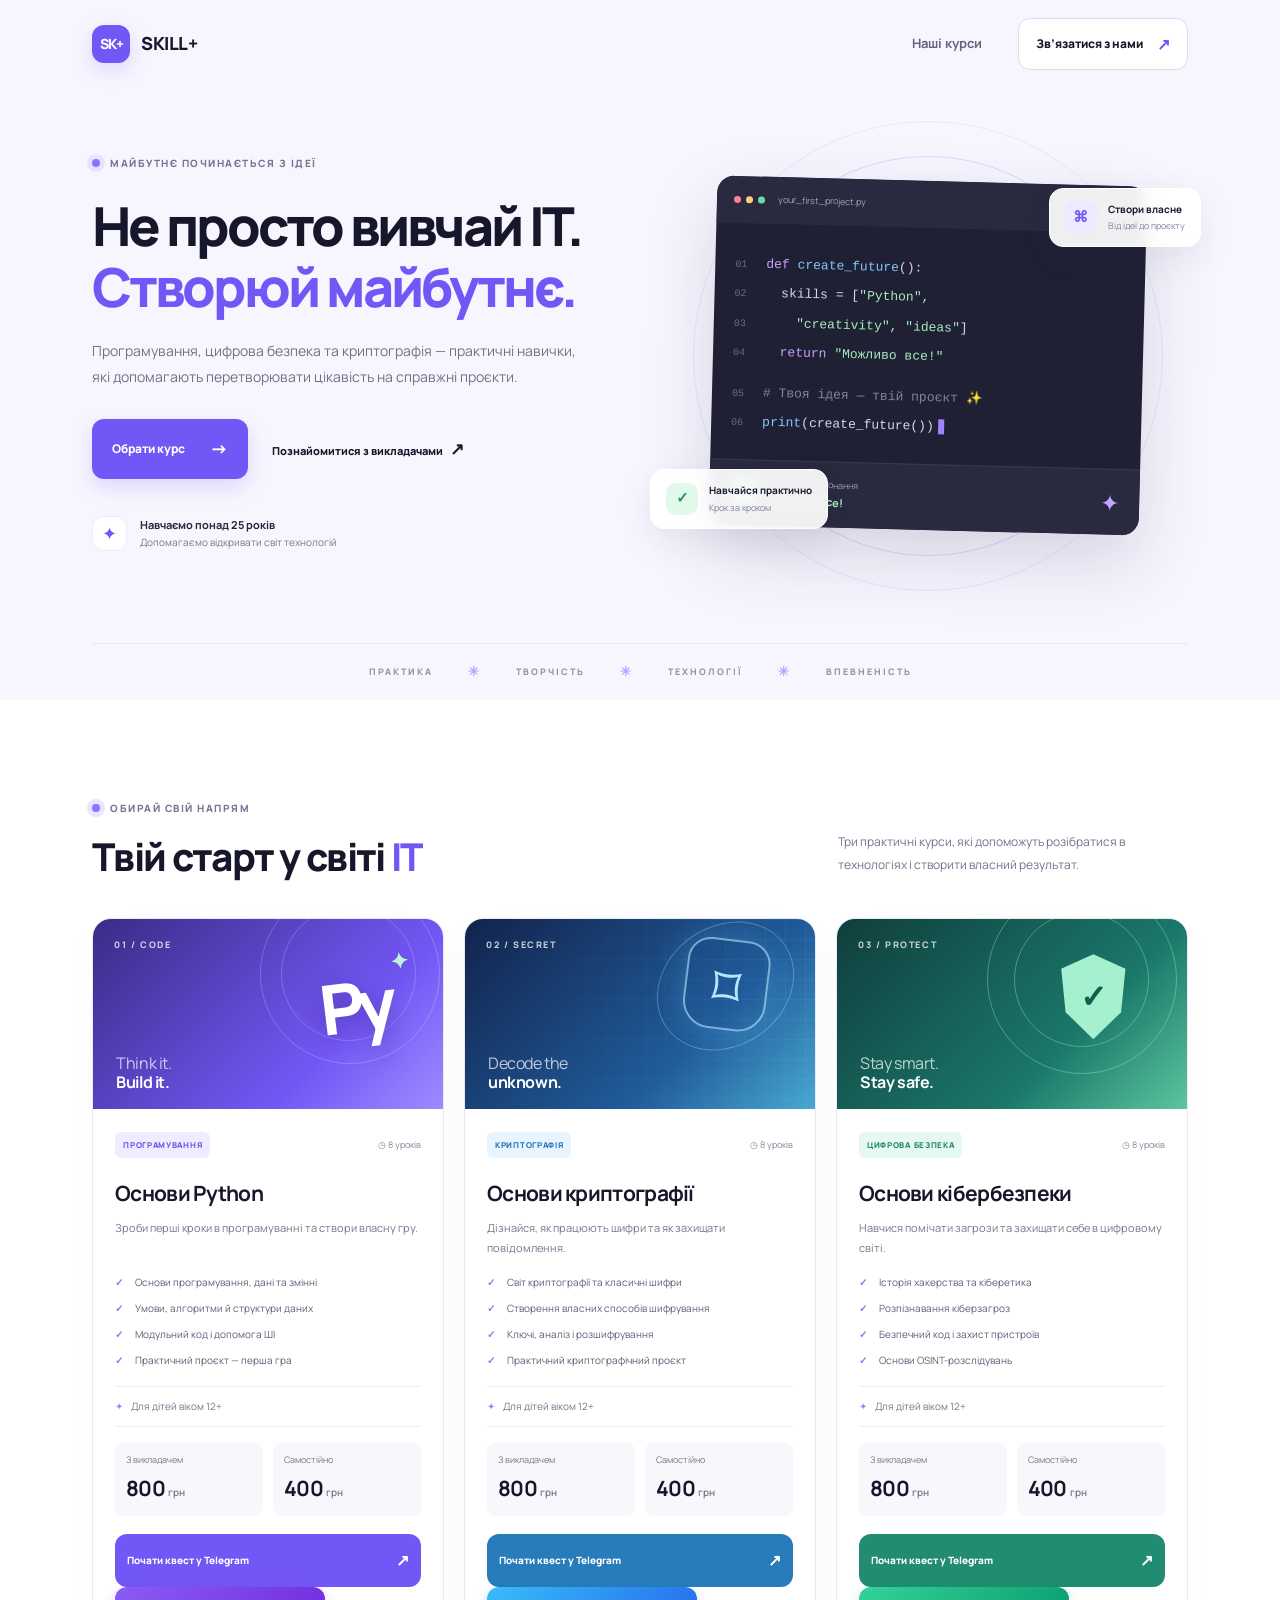
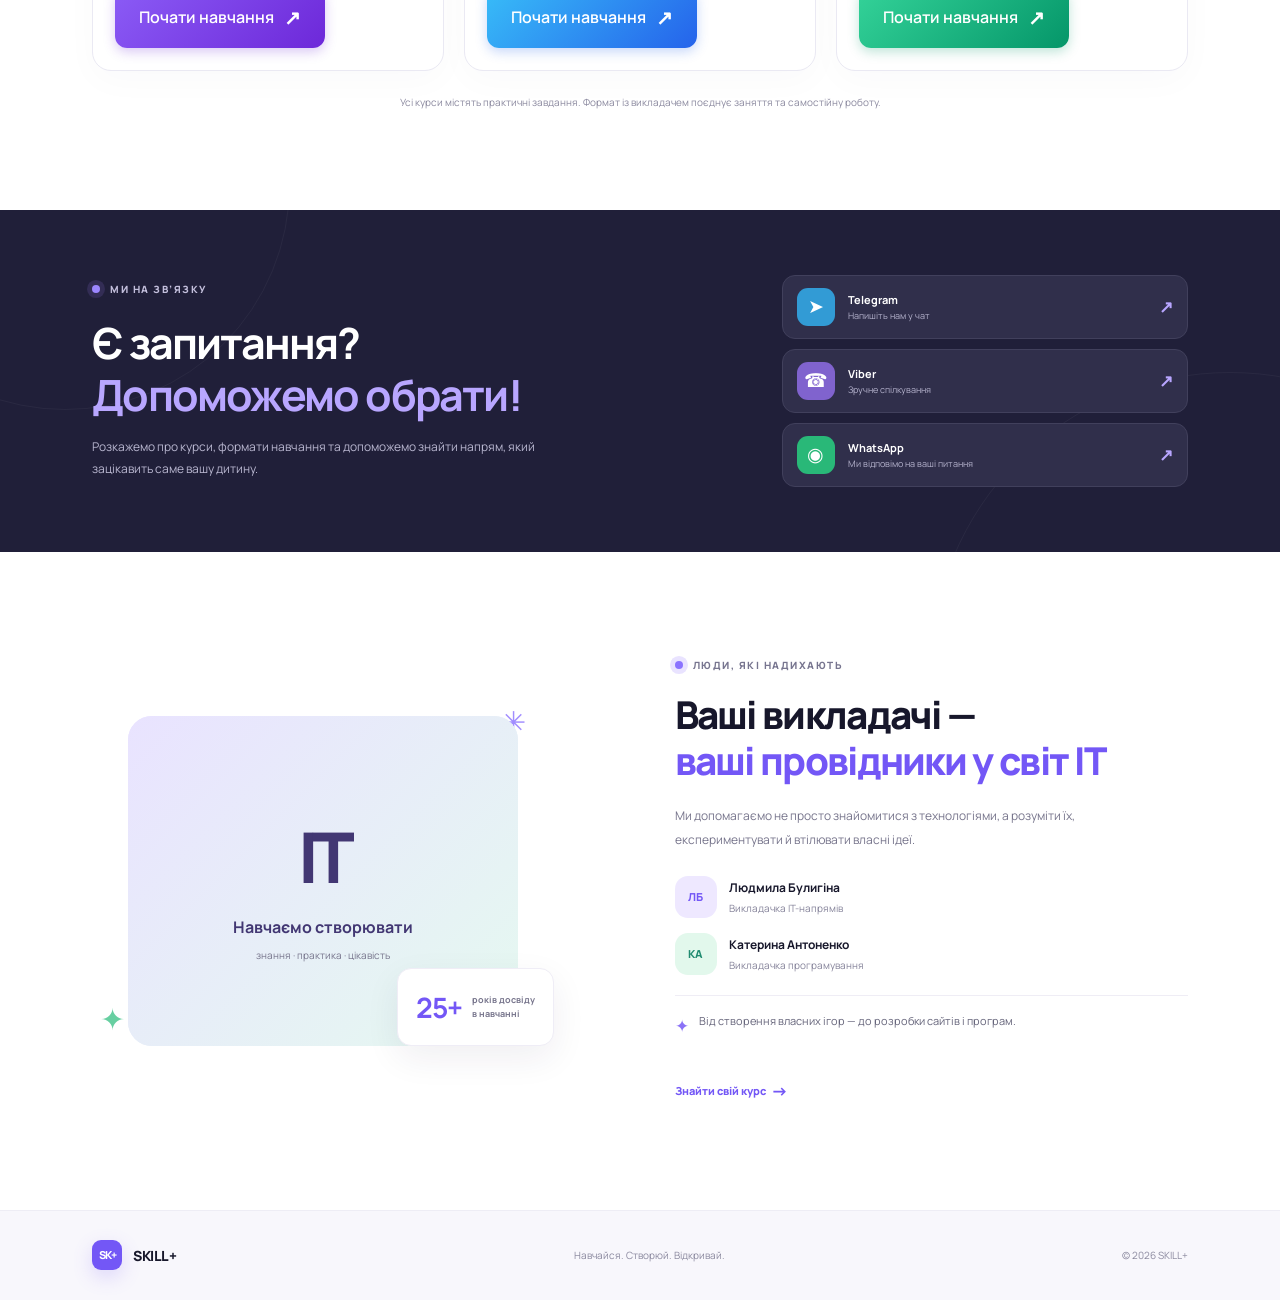
==== index.html @ 7dd5fc61 "Update index.html" ====
<!DOCTYPE html>
<html lang="uk">
<head>
  <meta charset="UTF-8">
  <meta name="viewport" content="width=device-width, initial-scale=1.0">
  <meta name="description" content="Практичні ІТ-курси для підлітків: Python, криптографія та кібербезпека.">
  <title>SKILL+ — навчайся, створюй, відкривай</title>
  <link rel="stylesheet" href="12.css">
</head>
<body>
  <header class="hero">
    <nav class="navbar">
      <a class="brand" href="#" aria-label="SKILL+ — на головну"><span class="brand-mark">SK+</span><span>SKILL+</span></a>
      <a class="nav-link" href="#courses">Наші курси</a>
      <a class="nav-cta" href="#contact">Зв’язатися з нами <span aria-hidden="true">↗</span></a>
    </nav>

    <div class="hero-grid">
      <div class="hero-copy">
        <div class="eyebrow"><span class="eyebrow-dot"></span> Майбутнє починається з ідеї</div>
        <h1>Не просто вивчай ІТ.<br><span>Створюй майбутнє.</span></h1>
        <p class="hero-description">Програмування, цифрова безпека та криптографія — практичні навички, які допомагають перетворювати цікавість на справжні проєкти.</p>
        <div class="hero-actions">
          <a class="button button-primary" href="#courses">Обрати курс <span aria-hidden="true">→</span></a>
          <a class="text-link" href="#about">Познайомитися з викладачами <span aria-hidden="true">↗</span></a>
        </div>
        <div class="hero-note"><span class="note-icon">✦</span><span><strong>Навчаємо понад 25 років</strong><br>Допомагаємо відкривати світ технологій</span></div>
      </div>
      <div class="hero-visual">
        <div class="visual-glow"></div>
        <div class="code-window">
          <div class="window-top"><div class="window-dots"><i></i><i></i><i></i></div><span>your_first_project.py</span><span class="window-status">● Python</span></div>
          <div class="code-lines">
            <div><span class="line-no">01</span><span class="code-purple">def</span> <span class="code-blue">create_future</span>():</div>
            <div><span class="line-no">02</span>&nbsp;&nbsp;skills = [<span class="code-green">"Python"</span>,</div>
            <div><span class="line-no">03</span>&nbsp;&nbsp;&nbsp;&nbsp;<span class="code-green">"creativity"</span>, <span class="code-green">"ideas"</span>]</div>
            <div><span class="line-no">04</span>&nbsp;&nbsp;<span class="code-purple">return</span> <span class="code-green">"Можливо все!"</span></div>
            <div class="code-spacer"></div>
            <div><span class="line-no">05</span><span class="code-comment"># Твоя ідея — твій проєкт ✨</span></div>
            <div><span class="line-no">06</span><span class="code-blue">print</span>(create_future())<span class="cursor"></span></div>
          </div>
          <div class="code-result"><span class="result-check">✓</span><div><small>Результат виконання</small><strong>Можливо все!</strong></div><span class="result-spark">✦</span></div>
        </div>
        <div class="float-card float-card-top"><span class="float-icon purple">⌘</span><div><strong>Створи власне</strong><small>Від ідеї до проєкту</small></div></div>
        <div class="float-card float-card-bottom"><span class="float-icon green">✓</span><div><strong>Навчайся практично</strong><small>Крок за кроком</small></div></div>
        <div class="hero-orbit orbit-one"></div><div class="hero-orbit orbit-two"></div>
      </div>
    </div>
    <div class="hero-bottom"><span>ПРАКТИКА</span><b>✳</b><span>ТВОРЧІСТЬ</span><b>✳</b><span>ТЕХНОЛОГІЇ</span><b>✳</b><span>ВПЕВНЕНІСТЬ</span></div>
  </header>

  <main>
    <section class="courses-section section-wrap" id="courses">
      <div class="section-heading">
        <div><div class="eyebrow"><span class="eyebrow-dot"></span> Обирай свій напрям</div><h2>Твій старт у світі <span>ІТ</span></h2></div>
        <p>Три практичні курси, які допоможуть розібратися в технологіях і створити власний результат.</p>
      </div>

      <div class="course-grid">
        <article class="course-card python-card">
          <div class="course-art art-python"><div class="art-orb orb-a"></div><div class="art-orb orb-b"></div><div class="python-symbol">Py<span>✦</span></div><div class="art-label">01 / CODE</div><div class="art-caption">Think it.<br><strong>Build it.</strong></div></div>
          <div class="course-body">
            <div class="course-meta"><span class="course-tag tag-purple">ПРОГРАМУВАННЯ</span><span class="duration">◷ 8 уроків</span></div>
            <h3>Основи Python</h3>
            <p class="course-intro">Зроби перші кроки в програмуванні та створи власну гру.</p>
            <ul class="course-list">
              <li>Основи програмування, дані та змінні</li><li>Умови, алгоритми й структури даних</li><li>Модульний код і допомога ШІ</li><li>Практичний проєкт — перша гра</li>
            </ul>
            <div class="age-line"><span>✦</span> Для дітей віком 12+</div>
            <div class="price-options"><div><span>З викладачем</span><strong>800 <small>грн</small></strong></div><div><span>Самостійно</span><strong>400 <small>грн</small></strong></div></div>
            <a class="button course-button button-purple" href="https://easypython2026-bot.tg.pulse.is/" target="_blank" rel="noopener noreferrer">Почати квест у Telegram <span>↗</span></a>



           <a href="progr.html"
         target="_blank" rel="noopener noreferrer"
         class="learn-button purple-button">
        Почати навчання <span>↗</span>
      </a>

            
      

            
          </div>
        </article>

        <article class="course-card crypto-card">
          <div class="course-art art-crypto"><div class="crypto-grid"></div><div class="crypto-lock">⌑</div><div class="crypto-orbit"></div><div class="art-label">02 / SECRET</div><div class="art-caption">Decode the<br><strong>unknown.</strong></div></div>
          <div class="course-body">
            <div class="course-meta"><span class="course-tag tag-blue">КРИПТОГРАФІЯ</span><span class="duration">◷ 8 уроків</span></div>
            <h3>Основи криптографії</h3>
            <p class="course-intro">Дізнайся, як працюють шифри та як захищати повідомлення.</p>
            <ul class="course-list">
              <li>Світ криптографії та класичні шифри</li><li>Створення власних способів шифрування</li><li>Ключі, аналіз і розшифрування</li><li>Практичний криптографічний проєкт</li>
            </ul>
            <div class="age-line"><span>✦</span> Для дітей віком 12+</div>
            <div class="price-options"><div><span>З викладачем</span><strong>800 <small>грн</small></strong></div><div><span>Самостійно</span><strong>400 <small>грн</small></strong></div></div>
            <a class="button course-button button-blue" href="https://aiprogabot.tg.pulse.is/" target="_blank" rel="noopener noreferrer">Почати квест у Telegram <span>↗</span></a>



<a href="https://lusbul.github.io/crypto/"
   target="_blank" rel="noopener noreferrer"
   class="learn-button blue-button">
    Почати навчання <span>↗</span>
</a>
            
          </div>
        </article>

        <article class="course-card cyber-card">
          <div class="course-art art-cyber"><div class="cyber-ring ring-a"></div><div class="cyber-ring ring-b"></div><div class="cyber-shield">✓</div><div class="art-label">03 / PROTECT</div><div class="art-caption">Stay smart.<br><strong>Stay safe.</strong></div></div>
          <div class="course-body">
            <div class="course-meta"><span class="course-tag tag-green">ЦИФРОВА БЕЗПЕКА</span><span class="duration">◷ 8 уроків</span></div>
            <h3>Основи кібербезпеки</h3>
            <p class="course-intro">Навчися помічати загрози та захищати себе в цифровому світі.</p>
            <ul class="course-list">
              <li>Історія хакерства та кіберетика</li><li>Розпізнавання кіберзагроз</li><li>Безпечний код і захист пристроїв</li><li>Основи OSINT-розслідувань</li>
            </ul>
            <div class="age-line"><span>✦</span> Для дітей віком 12+</div>
            <div class="price-options"><div><span>З викладачем</span><strong>800 <small>грн</small></strong></div><div><span>Самостійно</span><strong>400 <small>грн</small></strong></div></div>
            <a class="button course-button button-green" href="https://cybercource-bot.tg.pulse.is/" target="_blank" rel="noopener noreferrer">Почати квест у Telegram <span>↗</span></a>

<a href="https://lusbul.github.io/cyberlab/"
   target="_blank" rel="noopener noreferrer"
   class="learn-button green-button">
    Почати навчання <span>↗</span>
</a>

            
          </div>
        </article>
      </div>
      <p class="course-footnote">Усі курси містять практичні завдання. Формат із викладачем поєднує заняття та самостійну роботу.</p>
    </section>

    <section class="contact-band" id="contact">
      <div class="contact-decoration decoration-one"></div><div class="contact-decoration decoration-two"></div>
      <div class="contact-inner">
        <div class="contact-copy"><div class="eyebrow eyebrow-light"><span class="eyebrow-dot"></span> Ми на зв’язку</div><h2>Є запитання?<br><span>Допоможемо обрати!</span></h2><p>Розкажемо про курси, формати навчання та допоможемо знайти напрям, який зацікавить саме вашу дитину.</p></div>
        <div class="messenger-list">
          <a href="https://t.me/Antonovka_antonovka" target="_blank" rel="noopener noreferrer" class="messenger-link"><span class="messenger-icon telegram-icon">➤</span><span><strong>Telegram</strong><small>Напишіть нам у чат</small></span><b>↗</b></a>
          <a href="viber://chat?number=%2B380503673966" class="messenger-link"><span class="messenger-icon viber-icon">☎</span><span><strong>Viber</strong><small>Зручне спілкування</small></span><b>↗</b></a>
          <a href="https://wa.me/380503673966" target="_blank" rel="noopener noreferrer" class="messenger-link"><span class="messenger-icon whatsapp-icon">◉</span><span><strong>WhatsApp</strong><small>Ми відповімо на ваші питання</small></span><b>↗</b></a>
        </div>
      </div>
    </section>

    <section class="about-section section-wrap" id="about">
      <div class="about-visual"><div class="about-photo-frame"><img src="LV+I2.png" alt="Команда викладачів SKILL+" onerror="this.style.display='none';this.nextElementSibling.style.display='flex'"><div class="photo-fallback"><span>IT</span><strong>Навчаємо створювати</strong><small>знання · практика · цікавість</small></div></div><div class="experience-badge"><strong>25+</strong><span>років досвіду<br>в навчанні</span></div><div class="about-spark spark-one">✳</div><div class="about-spark spark-two">✦</div></div>
      <div class="about-copy"><div class="eyebrow"><span class="eyebrow-dot"></span> Люди, які надихають</div><h2>Ваші викладачі —<br><span>ваші провідники у світ ІТ</span></h2><p>Ми допомагаємо не просто знайомитися з технологіями, а розуміти їх, експериментувати й втілювати власні ідеї.</p><div class="teacher-list"><div class="teacher-avatar avatar-one">ЛБ</div><div><strong>Людмила Булигіна</strong><small>Викладачка ІТ-напрямів</small></div></div><div class="teacher-list"><div class="teacher-avatar avatar-two">КА</div><div><strong>Катерина Антоненко</strong><small>Викладачка програмування</small></div></div><div class="about-promise"><span>✦</span> Від створення власних ігор — до розробки сайтів і програм.</div><a class="text-link about-link" href="#courses">Знайти свій курс <span>→</span></a></div>
    </section>
  </main>

  <footer class="footer"><a class="brand footer-brand" href="#"><span class="brand-mark">SK+</span><span>SKILL+</span></a><p>Навчайся. Створюй. Відкривай.</p><span class="footer-copy">© 2026 SKILL+</span></footer>
  <script src="js.js"></script>
</body>
</html>
---- 12.css ----
@import url('https://fonts.googleapis.com/css2?family=Manrope:wght@400;500;600;700;800&display=swap');

:root{--ink:#17172b;--muted:#72738b;--purple:#7357f6;--paper:#f8f8fc;--line:#e9e8f2;--green:#9ef0c3}
*{box-sizing:border-box}
html{scroll-behavior:smooth;scroll-padding-top:24px}
body{margin:0;background:#fff;color:var(--ink);font-family:'Manrope',Arial,sans-serif;font-size:15px;line-height:1.65}
a{color:inherit;text-decoration:none}
.hero{position:relative;overflow:hidden;background:#f7f6ff;padding:0 7.2%}
.navbar{height:88px;display:flex;align-items:center;gap:36px;max-width:1320px;margin:auto;position:relative;z-index:2}
.brand{display:inline-flex;align-items:center;gap:11px;font-size:18px;font-weight:800;letter-spacing:-.5px;margin-right:auto}
.brand-mark{display:grid;place-items:center;width:38px;height:38px;border-radius:12px;background:var(--purple);color:white;font-size:14px;letter-spacing:-1px;box-shadow:0 7px 20px #7357f633}
.nav-link{font-size:13px;font-weight:700;color:#64647d}.nav-link:hover,.text-link:hover{color:var(--purple)}
.nav-cta{display:inline-flex;align-items:center;gap:14px;padding:12px 17px;border:1px solid #dedbed;border-radius:12px;font-size:12px;font-weight:800;background:#fff}
.nav-cta span{color:var(--purple);font-size:16px}
.hero-grid{max-width:1320px;margin:auto;min-height:555px;display:grid;grid-template-columns:1fr 1fr;align-items:center;gap:5%;padding:35px 0 55px}
.hero-copy{position:relative;z-index:1;padding:15px 0 20px}
.eyebrow{display:flex;align-items:center;gap:10px;text-transform:uppercase;letter-spacing:1.5px;font-size:10px;font-weight:800;color:#77758f}
.eyebrow-dot{display:inline-block;width:8px;height:8px;background:#8b73ff;border-radius:50%;box-shadow:0 0 0 5px #e9e3ff}
h1,h2,h3,p{margin-top:0}
h1{font-size:clamp(39px,4.2vw,62px);line-height:1.13;letter-spacing:-3px;margin:25px 0 20px;font-weight:800}
h1 span,h2 span{color:var(--purple)}
.hero-description{max-width:495px;color:#707087;font-size:14px;line-height:1.9}
.hero-actions{display:flex;align-items:center;gap:24px;flex-wrap:wrap;margin-top:28px}
.button{display:inline-flex;align-items:center;justify-content:center;gap:25px;border:0;border-radius:12px;padding:15px 20px;font-size:12px;font-weight:800;transition:transform .2s,box-shadow .2s}
.button:hover{transform:translateY(-2px);box-shadow:0 12px 25px #2820441c}
.button-primary{background:var(--purple);color:white;box-shadow:0 8px 20px #7357f633}
.button-primary span{font-size:18px}
.text-link{font-size:11px;font-weight:800;transition:color .2s}.text-link span{font-size:17px;margin-left:5px}
.hero-note{display:flex;align-items:center;gap:13px;margin-top:37px;color:#77758e;font-size:10px;line-height:1.7}
.hero-note strong{color:#26253b;font-size:11px}.note-icon{display:grid;place-items:center;width:35px;height:35px;background:white;border:1px solid #eeebfb;border-radius:11px;color:var(--purple);font-size:18px}
.hero-visual{position:relative;min-height:430px;display:grid;place-items:center}
.visual-glow{position:absolute;width:380px;height:380px;border-radius:50%;background:radial-gradient(circle,#e5ddff 0,#e5ddff80 40%,#f7f6ff00 72%)}
.code-window{position:relative;z-index:1;width:min(100%,430px);background:#202035;color:#d7d6ed;border-radius:17px;overflow:hidden;box-shadow:0 28px 70px #29204429;transform:rotate(1.5deg)}
.window-top{height:47px;background:#292940;display:flex;align-items:center;gap:13px;padding:0 17px;color:#a5a4bd;font-size:9px}
.window-dots{display:flex;gap:5px}.window-dots i{width:7px;height:7px;border-radius:50%;background:#fb7f92}.window-dots i:nth-child(2){background:#ffcf72}.window-dots i:nth-child(3){background:#69d9a5}.window-status{margin-left:auto;color:#8fe5b4;font-size:9px}
.code-lines{padding:26px 20px 22px;font-family:Consolas,monospace;font-size:clamp(10px,1.15vw,13px);line-height:2.25;white-space:nowrap}
.line-no{display:inline-block;width:31px;color:#696982;font-size:10px}.code-purple{color:#c6a1ff}.code-blue{color:#83c7ff}.code-green{color:#a4edbd}.code-comment{color:#82829e}.code-spacer{height:12px}
.cursor{display:inline-block;width:6px;height:15px;background:#9c84ff;vertical-align:middle;margin-left:4px;animation:blink 1s steps(2,start) infinite}
@keyframes blink{to{visibility:hidden}}
.code-result{display:flex;align-items:center;gap:11px;padding:14px 20px;background:#292940;border-top:1px solid #393950}
.result-check{display:grid;place-items:center;width:27px;height:27px;border-radius:9px;background:#9de9bd;color:#1c4733;font-weight:900}
.code-result div{display:flex;flex-direction:column}.code-result small{color:#9b9bb5;font-size:9px}.code-result strong{font-size:11px;color:#a9efc4}.result-spark{margin-left:auto;color:#c3a6ff;font-size:23px}
.float-card{position:absolute;z-index:2;display:flex;align-items:center;gap:11px;padding:12px 15px;border:1px solid #fff;background:#ffffffed;box-shadow:0 12px 35px #28204414;border-radius:14px;backdrop-filter:blur(8px)}
.float-card-top{top:47px;right:-13px}.float-card-bottom{bottom:42px;left:-17px}
.float-card div{display:flex;flex-direction:column}.float-card strong{font-size:10px}.float-card small{font-size:9px;color:#85849b;margin-top:2px}
.float-icon{display:grid;place-items:center;width:32px;height:32px;border-radius:10px;font-weight:800}.float-icon.purple{background:#eee9ff;color:#7357f6}.float-icon.green{background:#e1f9eb;color:#26985a}
.hero-orbit{position:absolute;border:1px solid #ded7ff;border-radius:50%;pointer-events:none}.orbit-one{width:400px;height:400px}.orbit-two{width:470px;height:470px;border-color:#e9e4ff}
.hero-bottom{max-width:1320px;margin:auto;border-top:1px solid #e9e5f7;min-height:57px;display:flex;justify-content:center;align-items:center;gap:35px;color:#9693ac;font-size:9px;font-weight:800;letter-spacing:2px}
.hero-bottom b{font-size:13px;color:#b3a5ff}
.section-wrap{max-width:1320px;margin:auto;padding-left:7.2%;padding-right:7.2%}
.courses-section{padding-top:100px;padding-bottom:100px}
.section-heading{display:flex;align-items:flex-end;justify-content:space-between;gap:30px;margin-bottom:38px}
.section-heading h2,.about-copy h2{font-size:clamp(29px,3vw,42px);line-height:1.22;letter-spacing:-1.7px;margin:17px 0 0;font-weight:800}
.section-heading>p{max-width:350px;color:var(--muted);font-size:12px;line-height:1.9;margin-bottom:4px}
.course-grid{display:grid;grid-template-columns:repeat(3,minmax(0,1fr));gap:20px;align-items:stretch}
.course-card{border:1px solid #eae9f3;border-radius:19px;overflow:hidden;background:#fff;box-shadow:0 10px 35px #28204406;transition:transform .25s,box-shadow .25s}
.course-card:hover{transform:translateY(-5px);box-shadow:0 20px 45px #28204412}
.course-art{height:190px;position:relative;overflow:hidden;color:#fff}
.art-python{background:linear-gradient(135deg,#3b2b85,#7357f6 68%,#9d8bff)}
.art-crypto{background:linear-gradient(135deg,#12234c,#205b9a 65%,#48a8d2)}
.art-cyber{background:linear-gradient(135deg,#103e3d,#1a7769 65%,#5dc6a0)}
.art-label{position:absolute;top:19px;left:21px;font-size:9px;letter-spacing:1.6px;font-weight:800;opacity:.75}
.art-caption{position:absolute;left:23px;bottom:17px;font-size:16px;line-height:1.2;letter-spacing:-.4px;color:#ffffffb8}.art-caption strong{color:white}
.python-symbol{position:absolute;top:29px;right:38px;font-size:69px;font-weight:800;letter-spacing:-8px;text-shadow:0 8px 25px #21104c4d;transform:rotate(-7deg)}
.python-symbol span{font-size:22px;vertical-align:top;color:#bdf6d4;margin-left:7px}
.art-orb{position:absolute;border-radius:50%;border:1px solid #ffffff35}.orb-a{width:180px;height:180px;right:3px;top:-35px}.orb-b{width:135px;height:135px;right:27px;top:-13px}
.crypto-grid{position:absolute;inset:0;background-image:linear-gradient(#ffffff0c 1px,transparent 1px),linear-gradient(90deg,#ffffff0c 1px,transparent 1px);background-size:20px 20px;mask-image:linear-gradient(90deg,transparent,#000)}
.crypto-lock{position:absolute;right:47px;top:20px;width:83px;height:91px;display:grid;place-items:center;font-size:55px;color:#b6e7ff;border:2px solid #b6e7ff9c;border-radius:23px 23px 28px 28px;box-shadow:0 0 35px #68c9ff4a;transform:rotate(7deg)}
.crypto-orbit{position:absolute;right:17px;top:7px;width:145px;height:120px;border:1px solid #b6e7ff50;border-radius:50%;transform:rotate(-35deg)}
.cyber-ring{position:absolute;border:1px solid #a4f5d45c;border-radius:50%;right:10px;top:-35px}.ring-a{width:190px;height:190px}.ring-b{width:135px;height:135px;right:38px;top:-7px}
.cyber-shield{position:absolute;right:57px;top:35px;display:grid;place-items:center;width:73px;height:85px;background:#a5f0ce;color:#145e4d;font-size:32px;font-weight:800;clip-path:polygon(50% 0,94% 17%,88% 68%,50% 100%,12% 68%,6% 17%);filter:drop-shadow(0 8px 20px #082b2a70)}
.course-body{padding:23px 22px 22px}.course-meta{display:flex;justify-content:space-between;align-items:center;gap:8px}
.course-tag{font-size:8px;font-weight:800;letter-spacing:.7px;padding:6px 8px;border-radius:6px}.tag-purple{color:#7054e8;background:#f0ecff}.tag-blue{color:#2675b6;background:#e8f5ff}.tag-green{color:#208768;background:#e5f9f0}
.duration{font-size:9px;color:#85849a;white-space:nowrap}
.course-body h3{font-size:21px;letter-spacing:-.7px;margin:18px 0 8px}.course-intro{font-size:11px;color:#77768c;line-height:1.8;min-height:40px;margin-bottom:16px}
.course-list{list-style:none;padding:0;margin:0 0 18px;display:grid;gap:10px}.course-list li{position:relative;padding-left:20px;font-size:10px;color:#5f5e76;line-height:1.6}.course-list li:before{content:'✓';position:absolute;left:0;top:0;color:#8a72f7;font-weight:900}
.age-line{display:flex;align-items:center;gap:8px;padding:11px 0;border-top:1px solid #efedf5;border-bottom:1px solid #efedf5;color:#77758c;font-size:10px}.age-line span{color:#9c85ff}
.price-options{display:grid;grid-template-columns:1fr 1fr;gap:10px;margin:15px 0 18px}.price-options>div{background:#f8f7fc;padding:11px;border-radius:9px;display:flex;flex-direction:column;gap:3px}.price-options span{font-size:9px;color:#77758c}.price-options strong{font-size:21px;letter-spacing:-.7px}.price-options small{font-size:10px;font-weight:600;color:#77758c;letter-spacing:0}
.course-button{width:100%;padding:13px 12px;justify-content:space-between;color:#fff;font-size:10px}.course-button span{font-size:16px}.button-purple{background:#7357f6}.button-blue{background:#277cb9}.button-green{background:#218c71}
.course-footnote{text-align:center;font-size:10px;color:#8b899f;margin:23px 0 0}
.contact-band{position:relative;overflow:hidden;background:#201f39;color:#fff;padding:65px 7.2%}
.contact-inner{max-width:1180px;margin:auto;display:grid;grid-template-columns:1.1fr .8fr;gap:12%;align-items:center;position:relative;z-index:1}
.eyebrow-light{color:#c3bfdc}.eyebrow-light .eyebrow-dot{background:#9c86ff;box-shadow:0 0 0 5px #6655a144}
.contact-copy h2{font-size:clamp(30px,3.5vw,43px);line-height:1.2;letter-spacing:-1.8px;margin:20px 0 15px}.contact-copy h2 span{color:#b8a6ff}.contact-copy p{max-width:450px;color:#b9b7d0;font-size:12px;line-height:1.9;margin:0}
.messenger-list{display:grid;gap:10px}.messenger-link{display:flex;align-items:center;gap:13px;padding:12px 14px;background:#302f4b;border:1px solid #41405c;border-radius:13px;transition:background .2s,transform .2s}.messenger-link:hover{background:#3a385a;transform:translateX(3px)}
.messenger-icon{width:38px;height:38px;border-radius:11px;display:grid;place-items:center;color:white;font-size:19px}.telegram-icon{background:#329bd5}.viber-icon{background:#8063ce}.whatsapp-icon{background:#29b878}
.messenger-link>span:nth-child(2){display:flex;flex-direction:column}.messenger-link strong{font-size:11px}.messenger-link small{font-size:9px;color:#b4b2cc}.messenger-link>b{margin-left:auto;color:#b8a6ff;font-size:17px}
.contact-decoration{position:absolute;border:1px solid #ffffff0b;border-radius:50%;pointer-events:none}.decoration-one{width:450px;height:450px;left:-160px;top:-250px}.decoration-two{width:600px;height:600px;right:-250px;bottom:-420px}
.about-section{padding-top:105px;padding-bottom:105px;display:grid;grid-template-columns:.9fr 1fr;gap:11%;align-items:center}
.about-visual{position:relative;min-height:380px;display:flex;align-items:center;justify-content:center}
.about-photo-frame{position:relative;z-index:1;width:100%;max-width:390px;height:330px;background:linear-gradient(135deg,#e9e3ff,#e5f9f0);border-radius:24px;overflow:hidden;display:grid;place-items:center}

.about-photo-frame img{width: 390px; height: 420px;}
.photo-fallback{display:none;position:absolute;inset:0;align-items:center;justify-content:center;flex-direction:column;color:#423773;background:linear-gradient(135deg,#e9e3ff,#e5f9f0)}
.photo-fallback span{font-size:70px;font-weight:800;letter-spacing:-7px}.photo-fallback strong{font-size:16px}.photo-fallback small{margin-top:6px;color:#77758c;font-size:10px}
.experience-badge{position:absolute;z-index:2;right:0;bottom:25px;display:flex;align-items:center;gap:10px;padding:15px 18px;background:white;border:1px solid #efedf6;border-radius:14px;box-shadow:0 12px 35px #28204412}.experience-badge strong{font-size:28px;letter-spacing:-1px;color:var(--purple)}.experience-badge span{font-size:9px;line-height:1.5;color:#77758c;font-weight:700}
.about-spark{position:absolute;color:#a18dff;font-size:30px}.spark-one{top:6px;right:28px}.spark-two{left:8px;bottom:27px;color:#67cfa1}
.about-copy h2{margin:18px 0 19px}.about-copy>p{font-size:12px;color:#77758c;line-height:1.95;max-width:490px;margin-bottom:25px}
.teacher-list{display:flex;align-items:center;gap:12px;margin:15px 0}.teacher-avatar{display:grid;place-items:center;width:42px;height:42px;border-radius:13px;font-size:11px;font-weight:800}.avatar-one{background:#eee8ff;color:#7357f6}.avatar-two{background:#e2f8ec;color:#218c71}
.teacher-list>div:last-child{display:flex;flex-direction:column;gap:2px}.teacher-list strong{font-size:12px}.teacher-list small{font-size:10px;color:#85839a}
.about-promise{display:flex;align-items:flex-start;gap:10px;padding:15px 0;margin:20px 0;border-top:1px solid #efedf5;color:#66657b;font-size:11px;line-height:1.8}.about-promise span{color:#8b72f7;font-size:17px}
.about-link{display:inline-flex;align-items:center;color:var(--purple)}
.footer{min-height:90px;background:#f8f7fc;border-top:1px solid #eeedf5;display:flex;align-items:center;gap:25px;padding:20px 7.2%;color:#8a889e}.footer-brand{color:var(--ink);font-size:14px}.footer-brand .brand-mark{width:30px;height:30px;border-radius:9px;font-size:11px}.footer p{font-size:10px;margin:0}.footer-copy{margin-left:auto;font-size:10px}
@media(min-width:1450px){.hero{padding-left:max(7.2%,calc((100% - 1320px)/2));padding-right:max(7.2%,calc((100% - 1320px)/2))}.section-wrap{padding-left:0;padding-right:0}.hero-grid{min-height:590px}}
@media(max-width:1000px){.hero{padding:0 5%}.hero-grid{gap:2%;grid-template-columns:1fr 1fr}.hero-visual{transform:scale(.92)}.float-card-top{right:-5px}.course-grid{gap:13px}.course-body{padding:18px 15px}.course-art{height:165px}.section-wrap{padding-left:5%;padding-right:5%}.contact-band{padding-left:5%;padding-right:5%}.about-section{gap:7%}.hero-bottom{gap:20px}}
@media(max-width:760px){.navbar{height:72px;gap:15px}.nav-link{display:none}.nav-cta{padding:10px 12px;font-size:10px;gap:7px}.brand{font-size:16px}.brand-mark{width:34px;height:34px}.hero-grid{grid-template-columns:1fr;padding:35px 0 25px;gap:10px}.hero-copy{padding-top:15px}h1{font-size:clamp(39px,9vw,57px);letter-spacing:-2.5px}.hero-description{font-size:13px}.hero-visual{min-height:370px;transform:none;margin:0 5px}.code-window{width:min(100%,420px)}.float-card-top{right:0;top:22px}.float-card-bottom{left:0;bottom:20px}.hero-orbit.orbit-one{width:330px;height:330px}.hero-orbit.orbit-two{width:390px;height:390px}.hero-bottom{gap:11px;flex-wrap:wrap;padding:15px 0;font-size:8px;letter-spacing:1px}.hero-bottom b{font-size:10px}.courses-section{padding-top:65px;padding-bottom:65px}.section-heading{display:block;margin-bottom:27px}.section-heading h2,.about-copy h2{font-size:34px}.section-heading>p{margin-top:16px}.course-grid{grid-template-columns:1fr;gap:18px}.course-art{height:200px}.course-body{padding:22px}.course-intro{min-height:0}.course-list li{font-size:11px}.course-tag{font-size:9px}.course-button{font-size:11px}.contact-band{padding:52px 6%}.contact-inner{grid-template-columns:1fr;gap:28px}.contact-copy h2{font-size:35px}.about-section{padding-top:65px;padding-bottom:65px;grid-template-columns:1fr;gap:35px}.about-visual{min-height:315px}.about-photo-frame{height:290px;max-width:430px}.experience-badge{right:4px;bottom:10px}.about-copy h2{font-size:32px}.footer{flex-wrap:wrap;gap:12px 20px}.footer p{order:3;width:100%}.footer-copy{font-size:9px}}
@media(max-width:390px){.nav-cta{font-size:9px}.hero-actions{gap:17px}.text-link{font-size:10px}.hero-visual{min-height:335px}.code-lines{padding:20px 12px;font-size:10px}.float-card{padding:9px}.float-card-top{right:-5px}.float-card-bottom{left:-5px}.hero-bottom{letter-spacing:.5px;gap:8px}.course-body{padding:18px}.course-meta{align-items:flex-start}.duration{font-size:8px}.section-heading h2{font-size:30px}}
@media(prefers-reduced-motion:reduce){html{scroll-behavior:auto}*,*::before,*::after{animation-duration:.01ms!important;animation-iteration-count:1!important;transition-duration:.01ms!important}}




/* Загальний стиль кнопок */
.learn-button {
    display: inline-flex;
    align-items: center;
    justify-content: center;
    gap: 10px;
    padding: 14px 24px;
    border-radius: 12px;
    color: white;
    font-size: 16px;
    font-weight: 600;
    text-decoration: none;
    border: none;
    transition: transform 0.3s ease, box-shadow 0.3s ease;
}

/* Курс Python — фіолетовий */
.purple-button {
    background: linear-gradient(135deg, #8b5cf6, #6d28d9);
    box-shadow: 0 4px 12px rgba(109, 40, 217, 0.25);
}

/* Курс криптографії — синій */
.blue-button {
    background: linear-gradient(135deg, #38bdf8, #2563eb);
    box-shadow: 0 4px 12px rgba(37, 99, 235, 0.25);
}

/* Курс кібербезпеки — зелений */
.green-button {
    background: linear-gradient(135deg, #34d399, #059669);
    box-shadow: 0 4px 12px rgba(5, 150, 105, 0.25);
}

/* Ефект при наведенні */
.learn-button:hover {
    transform: translateY(-3px);
}

.purple-button:hover {
    box-shadow: 0 8px 20px rgba(109, 40, 217, 0.4);
}

.blue-button:hover {
    box-shadow: 0 8px 20px rgba(37, 99, 235, 0.4);
}

.green-button:hover {
    box-shadow: 0 8px 20px rgba(5, 150, 105, 0.4);
}

/* Анімація стрілки */
.learn-button span {
    display: inline-block;
    font-size: 20px;
    transition: transform 0.3s ease;
}

.learn-button:hover span {
    transform: translate(3px, -3px);
}
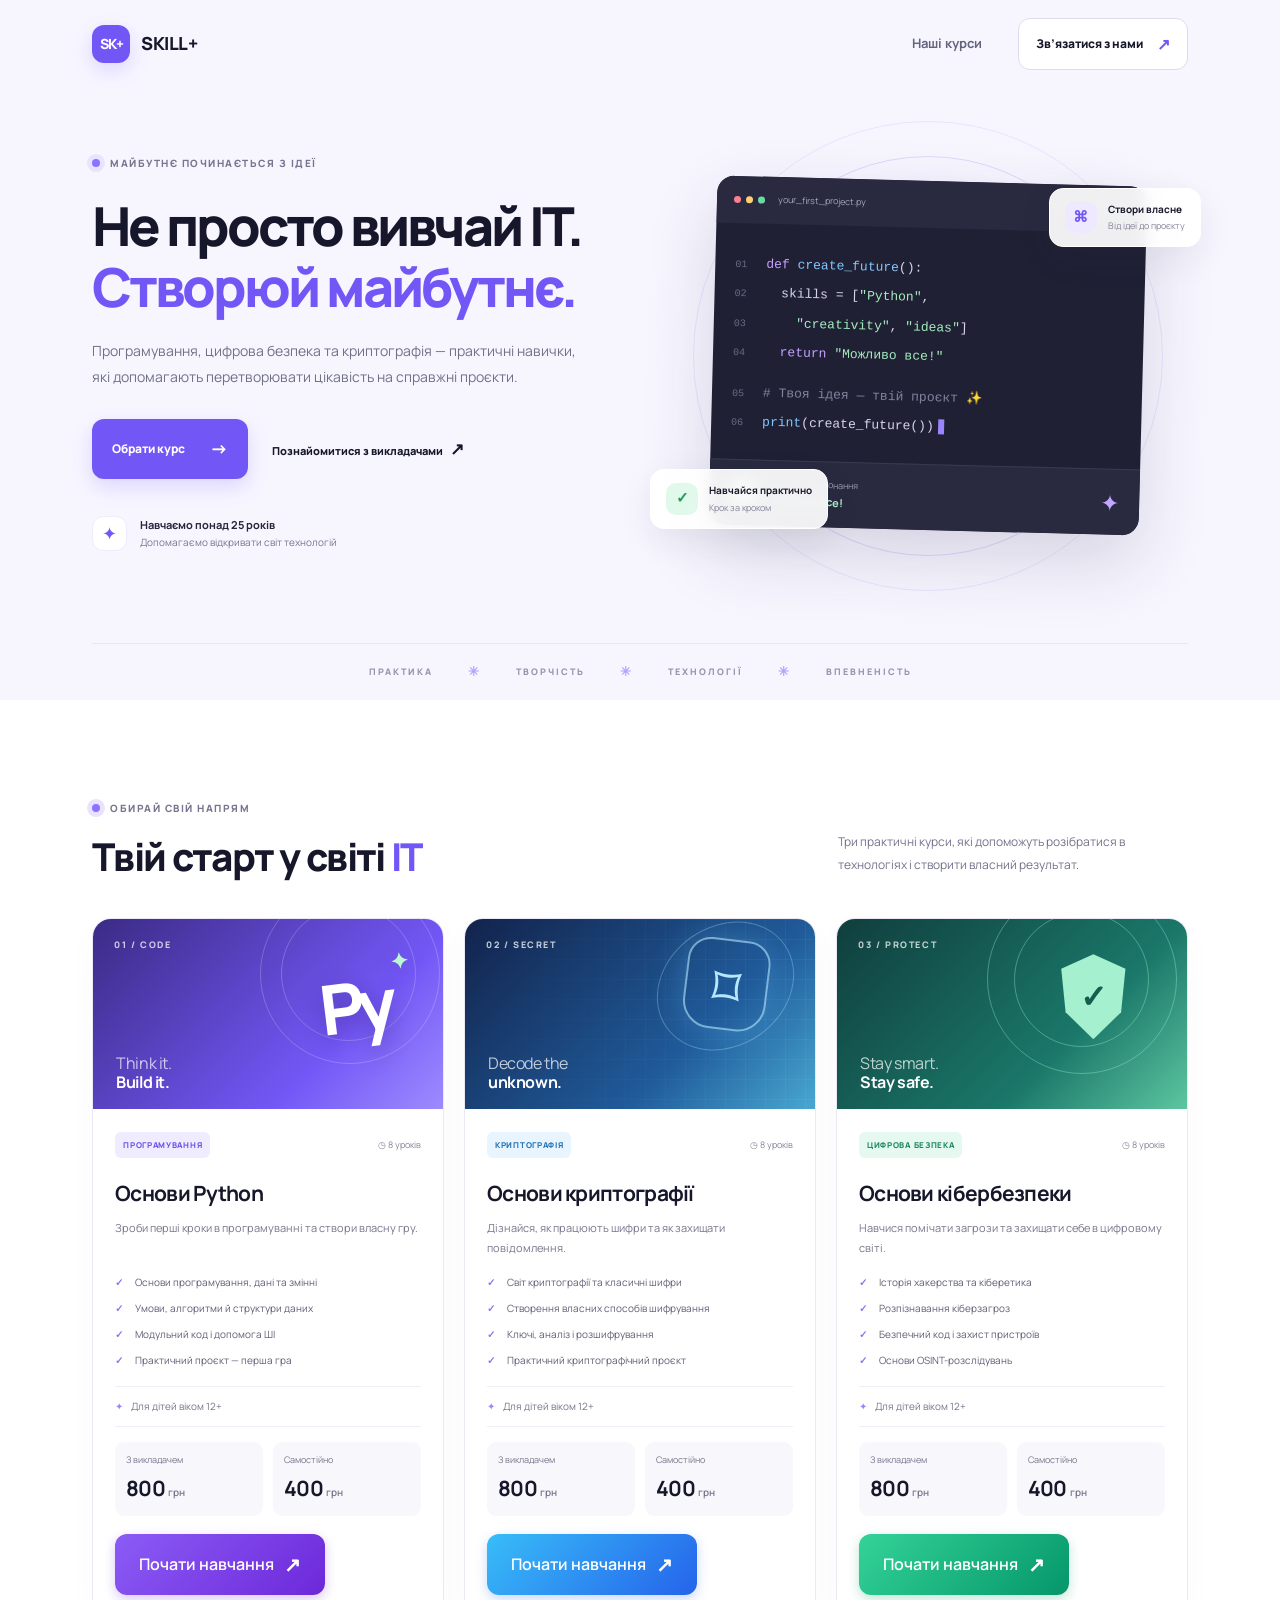
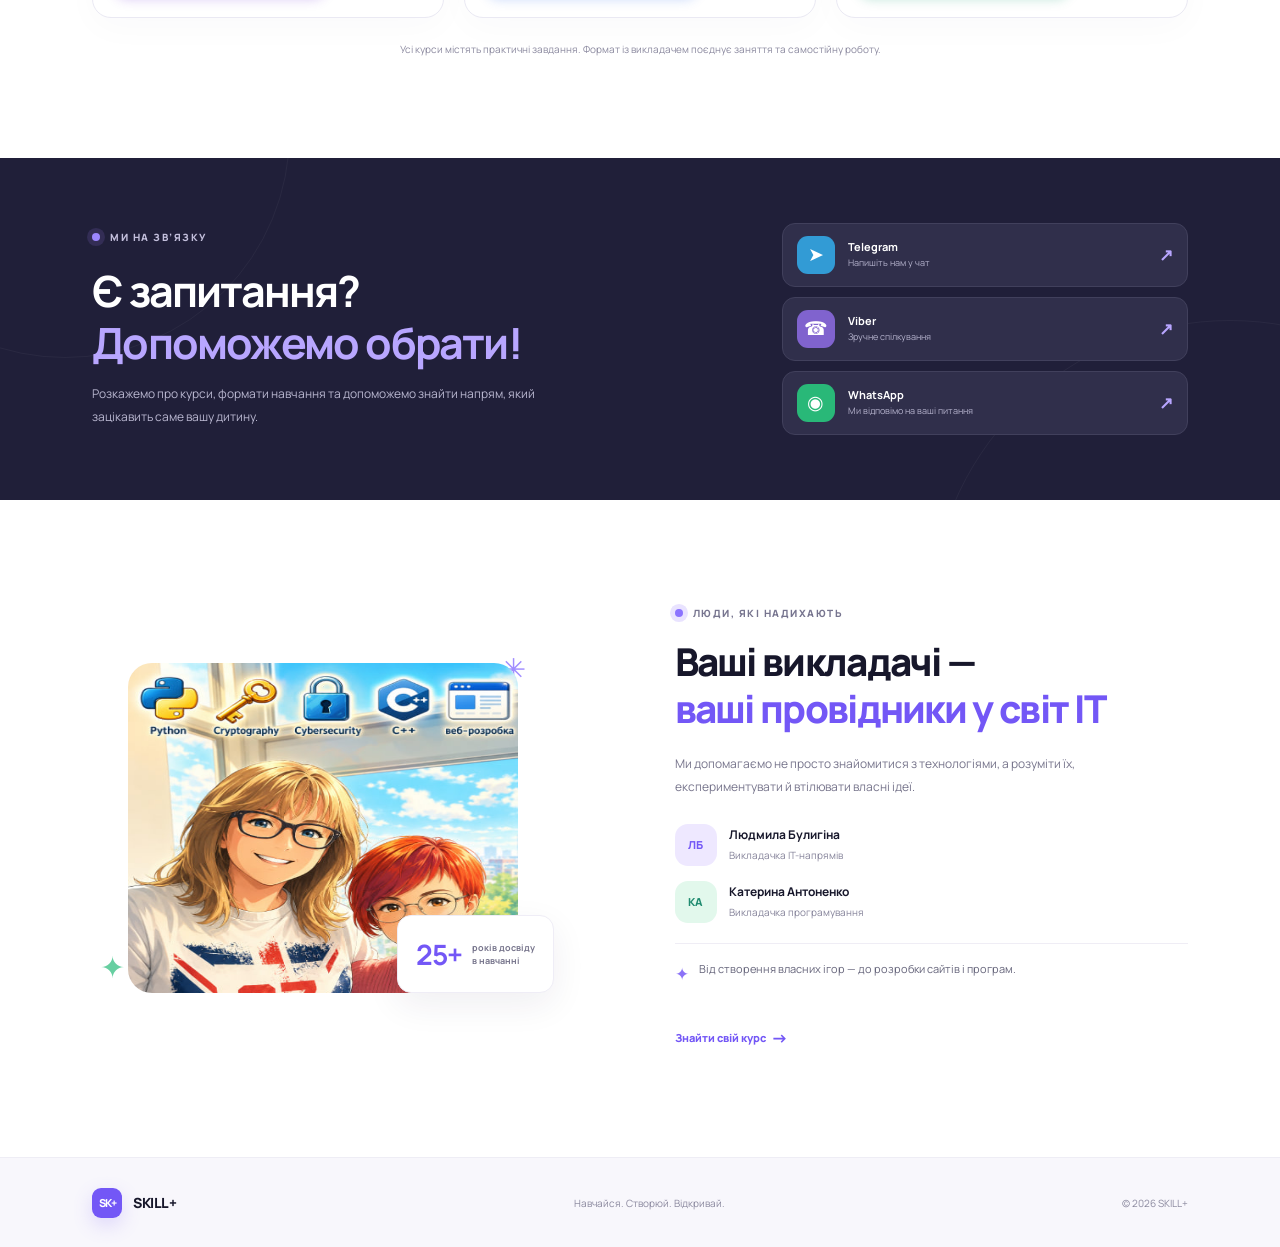
==== commit f6b72cf0: "Update index.html" ====
--- a/index.html
+++ b/index.html
@@ -68,21 +68,10 @@
             </ul>
             <div class="age-line"><span>✦</span> Для дітей віком 12+</div>
             <div class="price-options"><div><span>З викладачем</span><strong>800 <small>грн</small></strong></div><div><span>Самостійно</span><strong>400 <small>грн</small></strong></div></div>
-            <a class="button course-button button-purple" href="https://easypython2026-bot.tg.pulse.is/" target="_blank" rel="noopener noreferrer">Почати квест у Telegram <span>↗</span></a>
-
-
-
-           <a href="progr.html"
-         target="_blank" rel="noopener noreferrer"
-         class="learn-button purple-button">
-        Почати навчання <span>↗</span>
-      </a>
-
-            
-      
-
-            
-          </div>
+         
+           <a href="progr.html"          target="_blank" rel="noopener noreferrer"           class="learn-button purple-button">         Почати навчання <span>↗</span>      </a>
+              
+        </div>
         </article>
 
         <article class="course-card crypto-card">
@@ -96,15 +85,8 @@
             </ul>
             <div class="age-line"><span>✦</span> Для дітей віком 12+</div>
             <div class="price-options"><div><span>З викладачем</span><strong>800 <small>грн</small></strong></div><div><span>Самостійно</span><strong>400 <small>грн</small></strong></div></div>
-            <a class="button course-button button-blue" href="https://aiprogabot.tg.pulse.is/" target="_blank" rel="noopener noreferrer">Почати квест у Telegram <span>↗</span></a>
-
-
-
-<a href="https://lusbul.github.io/crypto/"
-   target="_blank" rel="noopener noreferrer"
-   class="learn-button blue-button">
-    Почати навчання <span>↗</span>
-</a>
+   
+            <a href="cripto.html"    target="_blank" rel="noopener noreferrer"   class="learn-button blue-button">    Почати навчання <span>↗</span> </a>
             
           </div>
         </article>
@@ -120,14 +102,8 @@
             </ul>
             <div class="age-line"><span>✦</span> Для дітей віком 12+</div>
             <div class="price-options"><div><span>З викладачем</span><strong>800 <small>грн</small></strong></div><div><span>Самостійно</span><strong>400 <small>грн</small></strong></div></div>
-            <a class="button course-button button-green" href="https://cybercource-bot.tg.pulse.is/" target="_blank" rel="noopener noreferrer">Почати квест у Telegram <span>↗</span></a>
-
-<a href="https://lusbul.github.io/cyberlab/"
-   target="_blank" rel="noopener noreferrer"
-   class="learn-button green-button">
-    Почати навчання <span>↗</span>
-</a>
-
+       
+            <a href="ciber.html"    target="_blank" rel="noopener noreferrer"   class="learn-button green-button">    Почати навчання <span>↗</span></a>
             
           </div>
         </article>
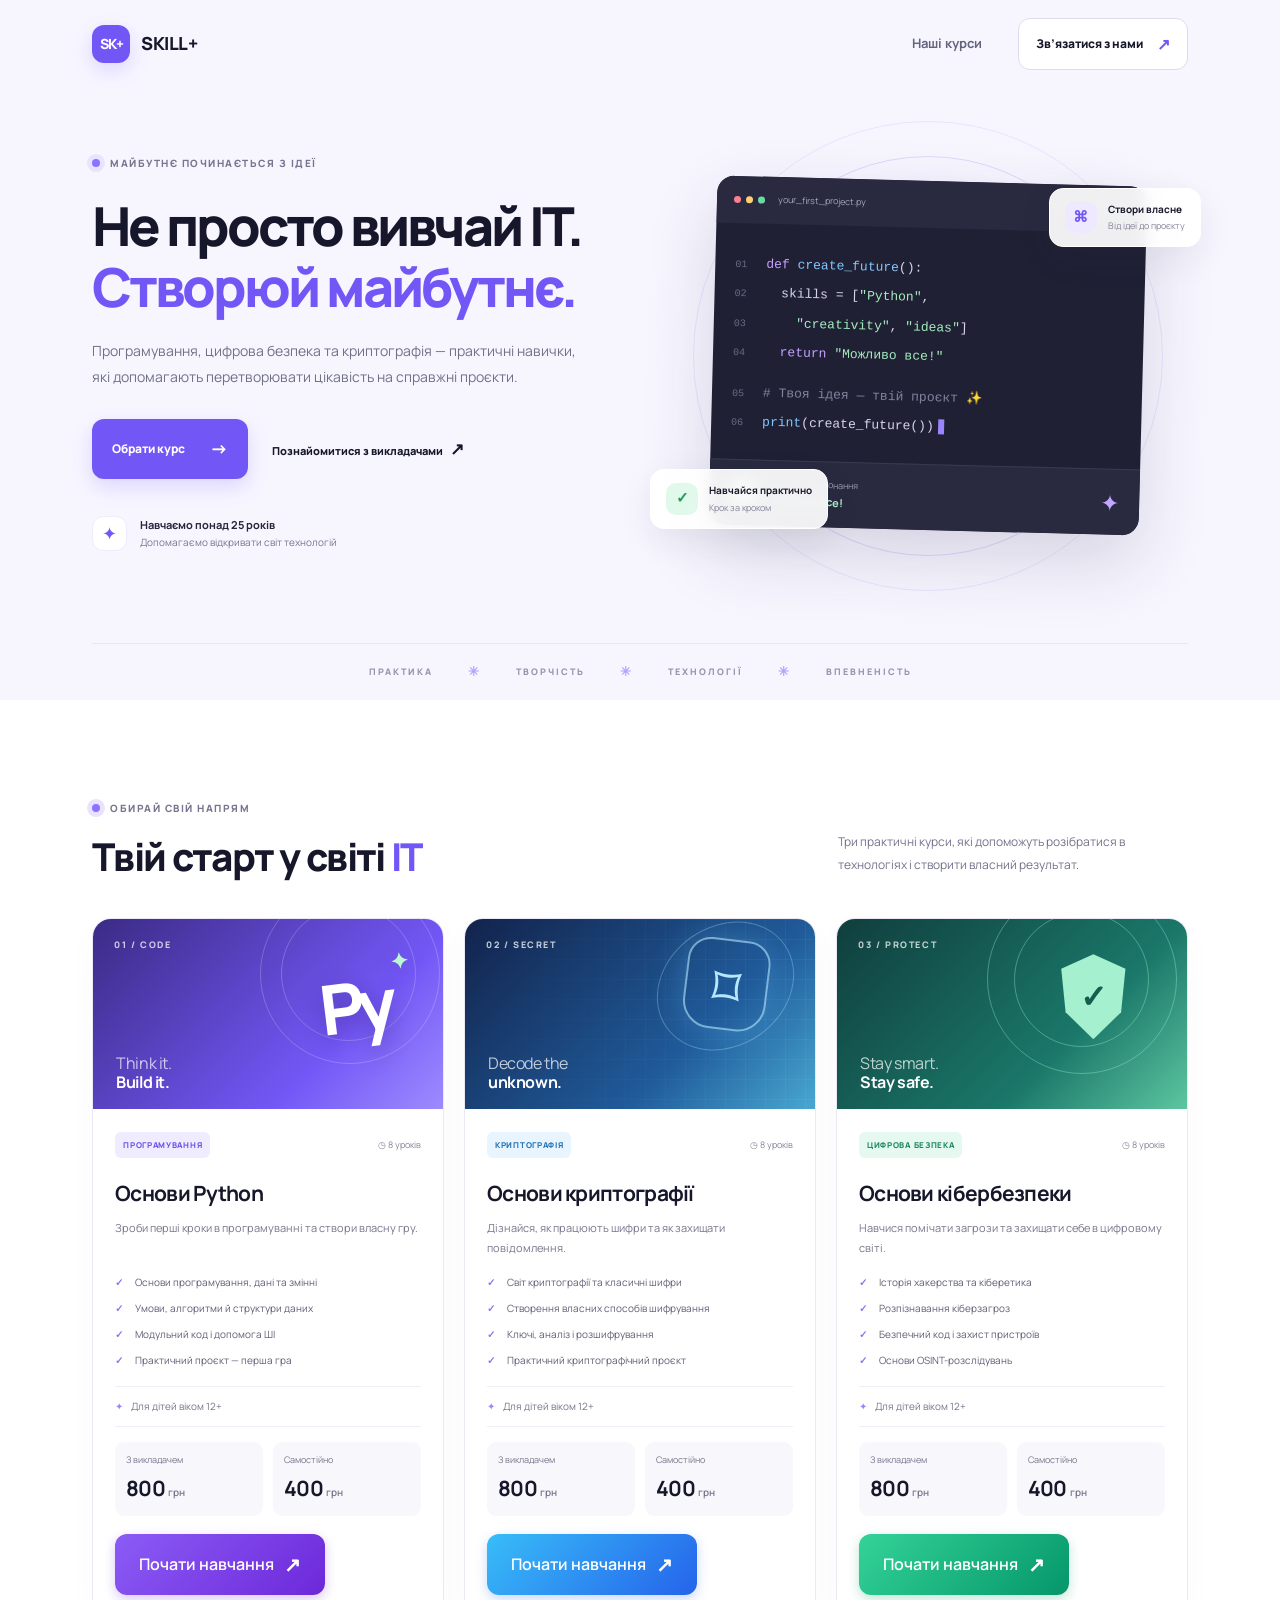
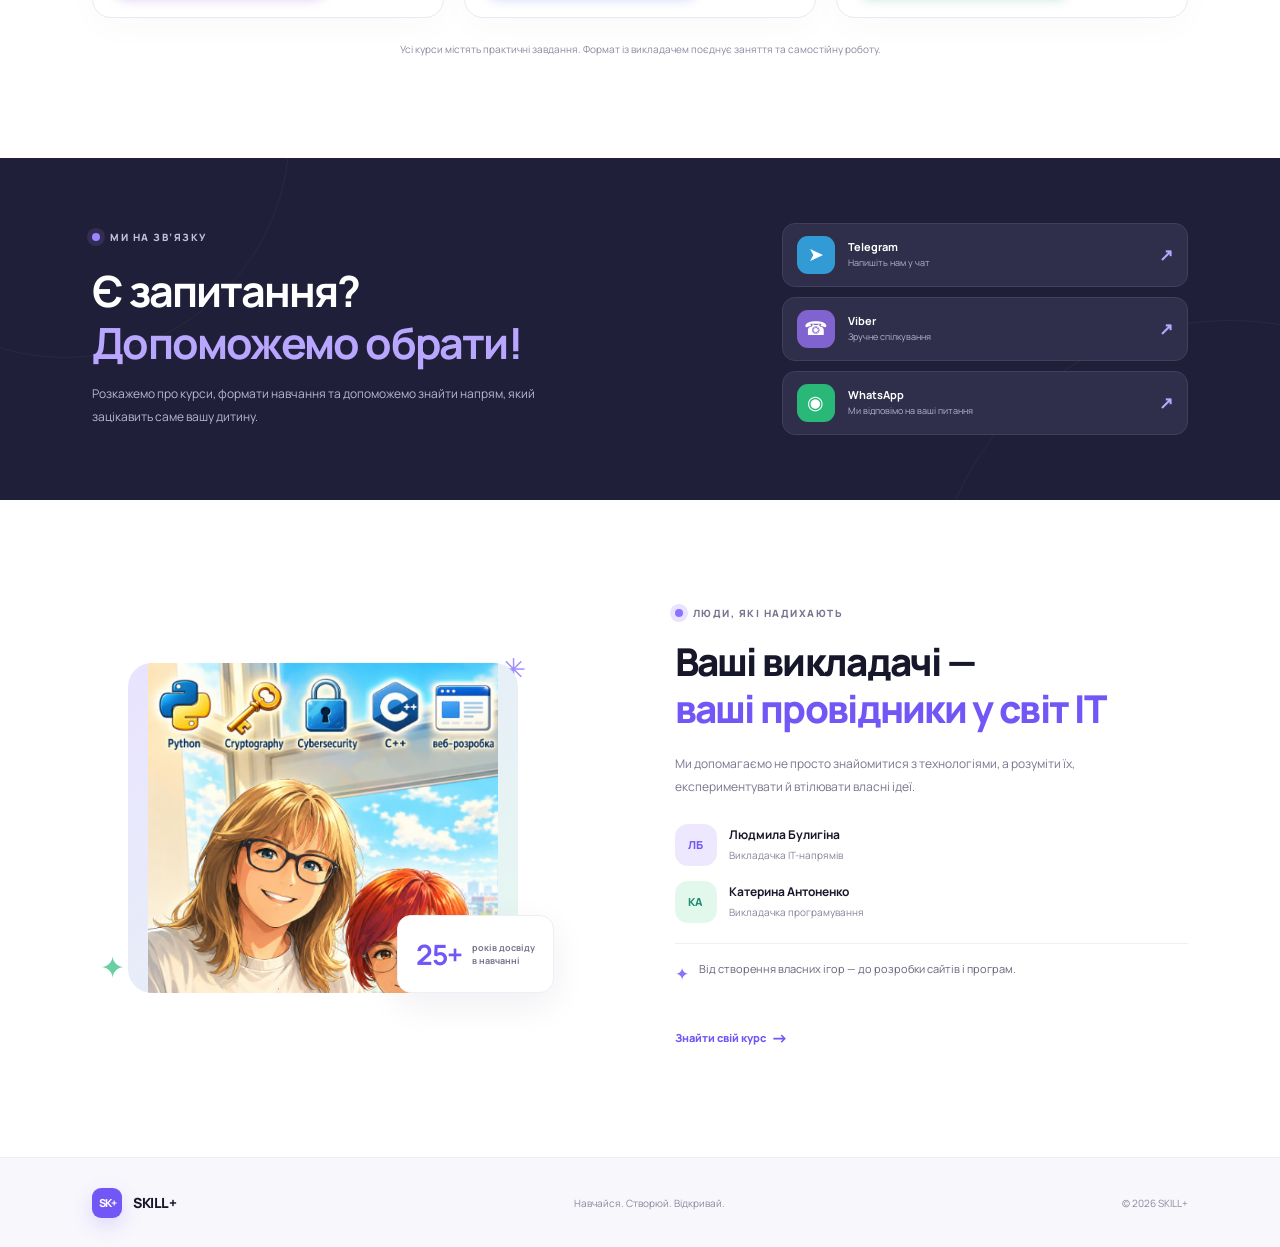
==== commit a3d2836c: "Update index.html" ====
--- a/index.html
+++ b/index.html
@@ -69,7 +69,7 @@
             <div class="age-line"><span>✦</span> Для дітей віком 12+</div>
             <div class="price-options"><div><span>З викладачем</span><strong>800 <small>грн</small></strong></div><div><span>Самостійно</span><strong>400 <small>грн</small></strong></div></div>
          
-           <a href="progr.html"          target="_blank" rel="noopener noreferrer"           class="learn-button purple-button">         Почати навчання <span>↗</span>      </a>
+           <a href="py_start"          target="_blank" rel="noopener noreferrer"           class="learn-button purple-button">         Почати навчання <span>↗</span>      </a>
               
         </div>
         </article>
@@ -86,7 +86,7 @@
             <div class="age-line"><span>✦</span> Для дітей віком 12+</div>
             <div class="price-options"><div><span>З викладачем</span><strong>800 <small>грн</small></strong></div><div><span>Самостійно</span><strong>400 <small>грн</small></strong></div></div>
    
-            <a href="cripto.html"    target="_blank" rel="noopener noreferrer"   class="learn-button blue-button">    Почати навчання <span>↗</span> </a>
+            <a href="https://lusbul.github.io/crypto/mission02/mission-02.html"    target="_blank" rel="noopener noreferrer"   class="learn-button blue-button">    Почати навчання <span>↗</span> </a>
             
           </div>
         </article>
@@ -103,7 +103,7 @@
             <div class="age-line"><span>✦</span> Для дітей віком 12+</div>
             <div class="price-options"><div><span>З викладачем</span><strong>800 <small>грн</small></strong></div><div><span>Самостійно</span><strong>400 <small>грн</small></strong></div></div>
        
-            <a href="ciber.html"    target="_blank" rel="noopener noreferrer"   class="learn-button green-button">    Почати навчання <span>↗</span></a>
+            <a href="https://lusbul.github.io/cyberlab/ticket.html"    target="_blank" rel="noopener noreferrer"   class="learn-button green-button">    Почати навчання <span>↗</span></a>
             
           </div>
         </article>
--- a/12.css
+++ b/12.css
@@ -90,7 +90,7 @@
 .about-visual{position:relative;min-height:380px;display:flex;align-items:center;justify-content:center}
 .about-photo-frame{position:relative;z-index:1;width:100%;max-width:390px;height:330px;background:linear-gradient(135deg,#e9e3ff,#e5f9f0);border-radius:24px;overflow:hidden;display:grid;place-items:center}
 
-.about-photo-frame img{width: 390px; height: 420px;}
+.about-photo-frame img{width: 350px; height: 500px;}
 .photo-fallback{display:none;position:absolute;inset:0;align-items:center;justify-content:center;flex-direction:column;color:#423773;background:linear-gradient(135deg,#e9e3ff,#e5f9f0)}
 .photo-fallback span{font-size:70px;font-weight:800;letter-spacing:-7px}.photo-fallback strong{font-size:16px}.photo-fallback small{margin-top:6px;color:#77758c;font-size:10px}
 .experience-badge{position:absolute;z-index:2;right:0;bottom:25px;display:flex;align-items:center;gap:10px;padding:15px 18px;background:white;border:1px solid #efedf6;border-radius:14px;box-shadow:0 12px 35px #28204412}.experience-badge strong{font-size:28px;letter-spacing:-1px;color:var(--purple)}.experience-badge span{font-size:9px;line-height:1.5;color:#77758c;font-weight:700}
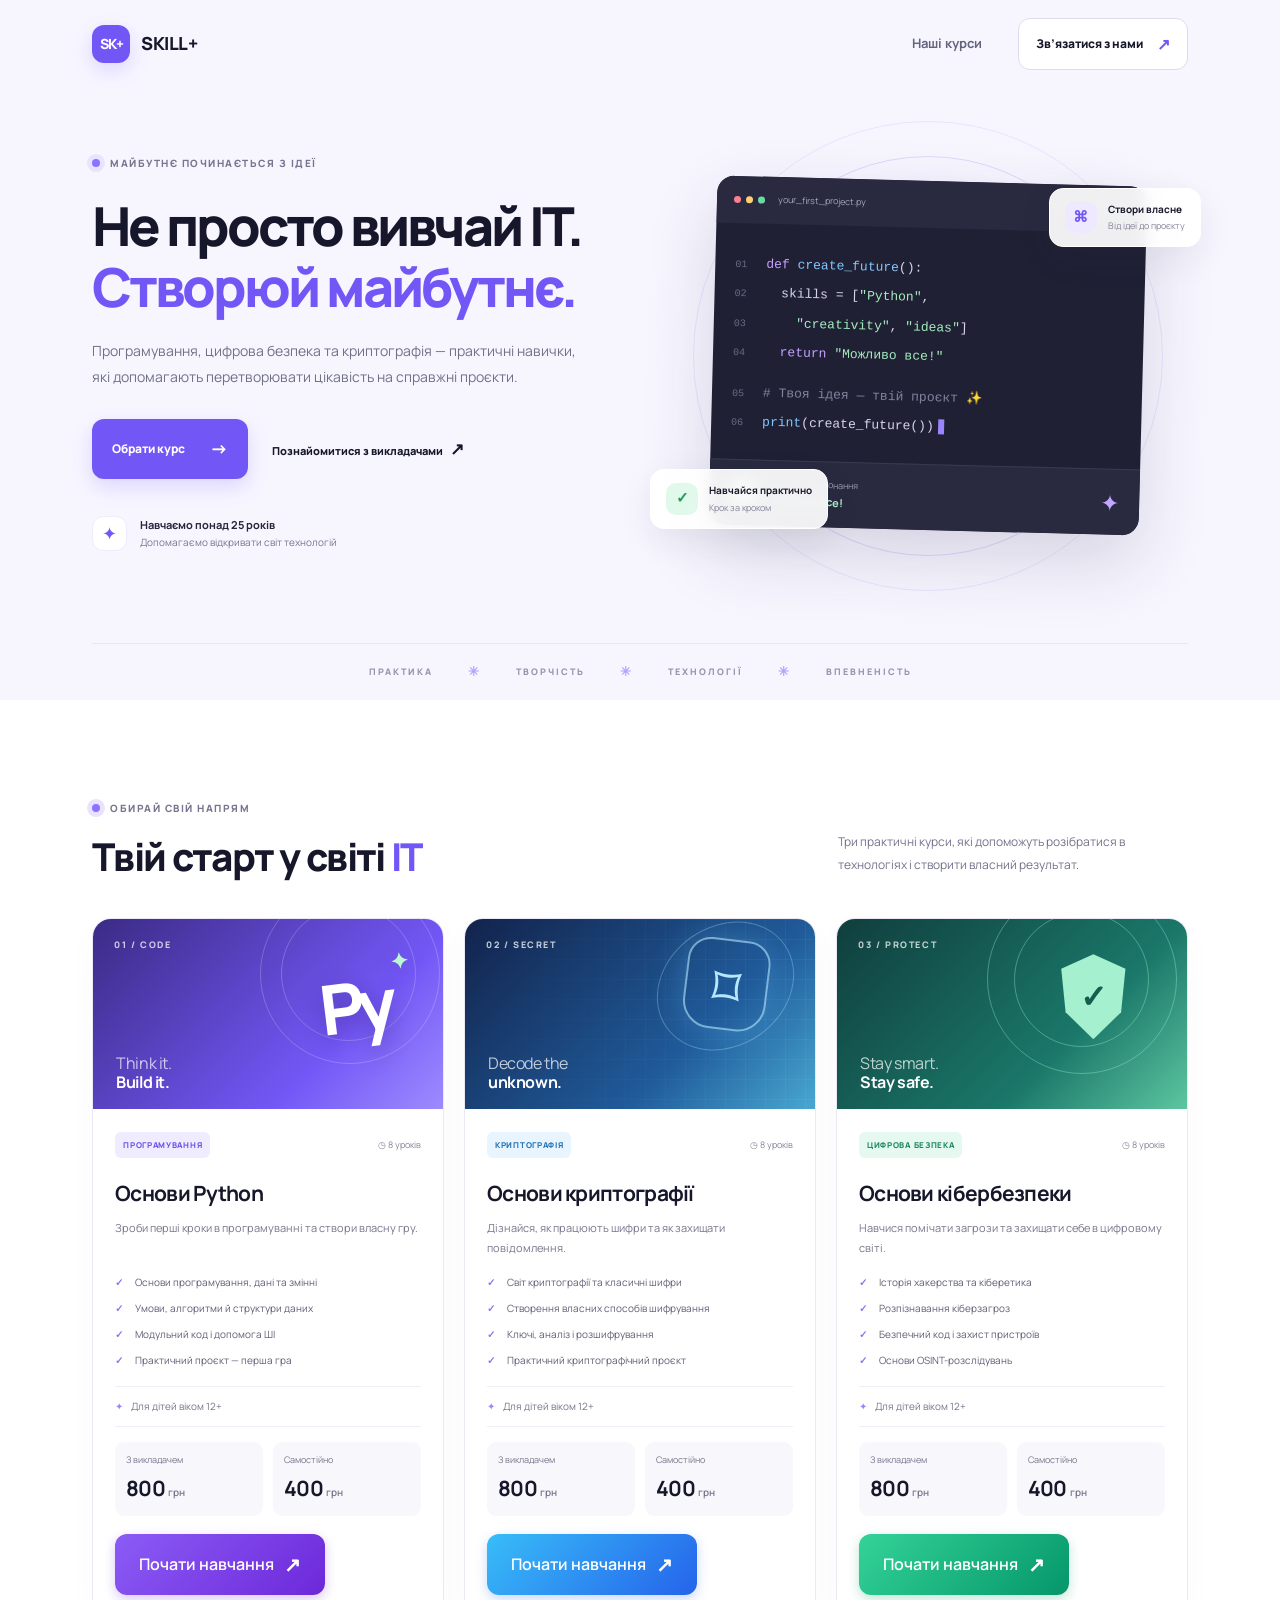
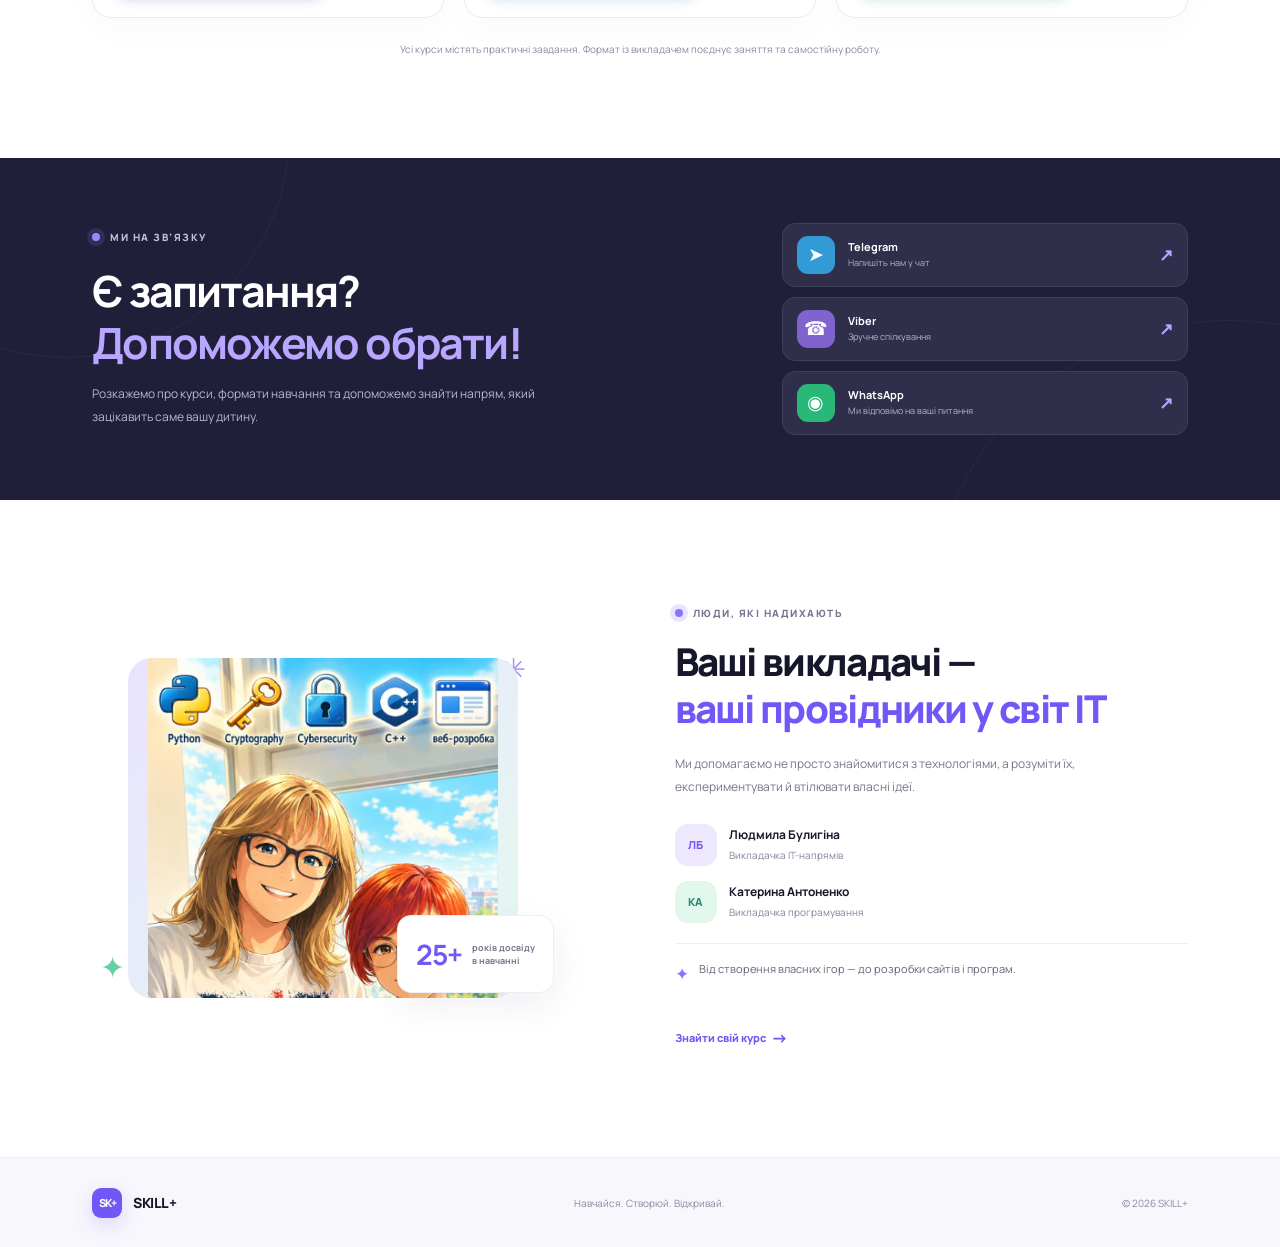
==== commit ff6b59ee: "Update index.html" ====
--- a/index.html
+++ b/index.html
@@ -69,7 +69,7 @@
             <div class="age-line"><span>✦</span> Для дітей віком 12+</div>
             <div class="price-options"><div><span>З викладачем</span><strong>800 <small>грн</small></strong></div><div><span>Самостійно</span><strong>400 <small>грн</small></strong></div></div>
          
-           <a href="py_start"          target="_blank" rel="noopener noreferrer"           class="learn-button purple-button">         Почати навчання <span>↗</span>      </a>
+           <a href="py_start.html"          target="_blank" rel="noopener noreferrer"           class="learn-button purple-button">         Почати навчання <span>↗</span>      </a>
               
         </div>
         </article>
@@ -86,7 +86,7 @@
             <div class="age-line"><span>✦</span> Для дітей віком 12+</div>
             <div class="price-options"><div><span>З викладачем</span><strong>800 <small>грн</small></strong></div><div><span>Самостійно</span><strong>400 <small>грн</small></strong></div></div>
    
-            <a href="https://lusbul.github.io/crypto/mission02/mission-02.html"    target="_blank" rel="noopener noreferrer"   class="learn-button blue-button">    Почати навчання <span>↗</span> </a>
+            <a href="cripto.html"    target="_blank" rel="noopener noreferrer"   class="learn-button blue-button">    Почати навчання <span>↗</span> </a>
             
           </div>
         </article>
@@ -103,7 +103,7 @@
             <div class="age-line"><span>✦</span> Для дітей віком 12+</div>
             <div class="price-options"><div><span>З викладачем</span><strong>800 <small>грн</small></strong></div><div><span>Самостійно</span><strong>400 <small>грн</small></strong></div></div>
        
-            <a href="https://lusbul.github.io/cyberlab/ticket.html"    target="_blank" rel="noopener noreferrer"   class="learn-button green-button">    Почати навчання <span>↗</span></a>
+            <a href="mission1.html"    target="_blank" rel="noopener noreferrer"   class="learn-button green-button">    Почати навчання <span>↗</span></a>
             
           </div>
         </article>
--- a/12.css
+++ b/12.css
@@ -88,7 +88,7 @@
 .contact-decoration{position:absolute;border:1px solid #ffffff0b;border-radius:50%;pointer-events:none}.decoration-one{width:450px;height:450px;left:-160px;top:-250px}.decoration-two{width:600px;height:600px;right:-250px;bottom:-420px}
 .about-section{padding-top:105px;padding-bottom:105px;display:grid;grid-template-columns:.9fr 1fr;gap:11%;align-items:center}
 .about-visual{position:relative;min-height:380px;display:flex;align-items:center;justify-content:center}
-.about-photo-frame{position:relative;z-index:1;width:100%;max-width:390px;height:330px;background:linear-gradient(135deg,#e9e3ff,#e5f9f0);border-radius:24px;overflow:hidden;display:grid;place-items:center}
+.about-photo-frame{position:relative;z-index:1;width:100%;max-width:390px;height:340px;background:linear-gradient(135deg,#e9e3ff,#e5f9f0);border-radius:24px;overflow:hidden;display:grid;place-items:center}
 
 .about-photo-frame img{width: 350px; height: 500px;}
 .photo-fallback{display:none;position:absolute;inset:0;align-items:center;justify-content:center;flex-direction:column;color:#423773;background:linear-gradient(135deg,#e9e3ff,#e5f9f0)}
